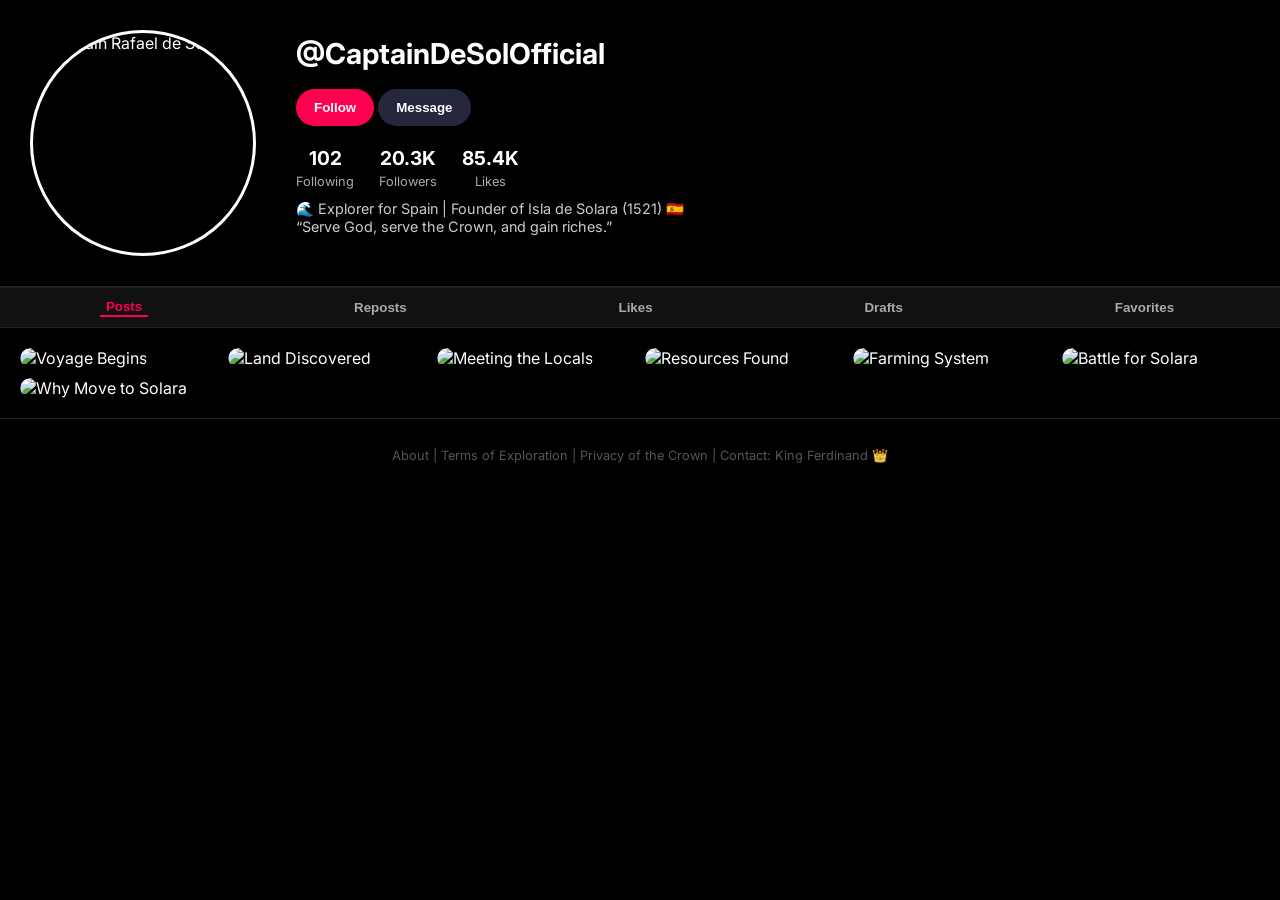
==== index.html @ a91c6f95 "Add files via upload" ====
<!DOCTYPE html>
<html lang="en">
<head>
  <meta charset="UTF-8">
  <meta name="viewport" content="width=device-width, initial-scale=1.0">
  <title>@CaptainDeSolOfficial | TikTok Explorer Page</title>
  <link href="https://fonts.googleapis.com/css2?family=Inter:wght@400;600&display=swap" rel="stylesheet">
  <link rel="stylesheet" href="style.css">
</head>
<body>

  <!-- Profile Header -->
  <section class="profile">
    <img src="images/captain.jpg" alt="Captain Rafael de Sol" class="pfp">
    <div class="profile-details">
      <h2>@CaptainDeSolOfficial</h2>
      <button class="follow-btn">Follow</button>
	<button class="msg-btn">Message</button>
      <div class="stats">
        <div><strong>102</strong><span>Following</span></div>
        <div><strong>20.3K</strong><span>Followers</span></div>
        <div><strong>85.4K</strong><span>Likes</span></div>
      </div>
      <p class="bio">🌊 Explorer for Spain | Founder of Isla de Solara (1521) 🇪🇸<br>
      “Serve God, serve the Crown, and gain riches.”</p>
    </div>
  </section>

  <!-- Tabs (Posts, Reposts, Likes, etc.) -->
  <nav class="tabs">
    <button class="active">Posts</button>
    <button>Reposts</button>
    <button>Likes</button>
    <button>Drafts</button>
    <button>Favorites</button>
  </nav>

  <!-- Posts Grid -->
  <section class="posts">
    <div class="post" data-caption="Post 1: The Journey Begins 🌊🇪🇸 — Leaving Seville with 3 ships and 80 men in search of gold, glory, and God. #Voyage #ColumbianExchange">
      <img src="images/post1.jpg" alt="Voyage Begins">
    </div>

    <div class="post" data-caption="Post 2: After 3 Months at Sea 😭🌴 — We found land! I name it Isla de Solara — 'Island of Sunlight.' #NewWorld #Discovery">
      <img src="images/post2.jpg" alt="Land Discovered">
    </div>

    <div class="post" data-caption="Post 3: Meeting the Locals 👀🪶 — The Lumaran are peaceful traders; they exchange pearls for mirrors. #CulturalExchange">
      <img src="images/post3.jpg" alt="Meeting the Locals">
    </div>

    <div class="post" data-caption="Post 4: Bro... GOLD in the RIVERS 😭🔥 — Gold flakes in rivers, silver in hills, coconuts everywhere. Spain wins. #GoldRush #Resources">
      <img src="images/post4.jpg" alt="Resources Found">
    </div>

    <div class="post" data-caption="Post 5: Farms = Fortune 🌱 — Sugarcane and rice farms built with local help under the encomienda system. #ColonialEconomy">
      <img src="images/post5.jpg" alt="Farming System">
    </div>

    <div class="post" data-caption="Post 6: The Great Battle for Solara ⚔️ — Chief Lumaran resisted; we had cannons. Treaty signed, Solara now Spanish territory. #Conquest">
      <img src="images/post6.jpg" alt="Battle for Solara">
    </div>

    <div class="post" data-caption="Post 7: Why You Should Move Here 😍⛵️ — Warm weather, gold, beaches, and faith. Come to paradise! #JoinTheVoyage #ColonizerTok">
      <img src="images/post7.jpg" alt="Why Move to Solara">
    </div>
  </section>

  <!-- Popup Modal for Clicked Posts -->
  <div id="postModal" class="modal">
    <div class="modal-content">
      <span class="close">&times;</span>
      <img id="modalImg" src="" alt="">
      <p id="modalCaption"></p>
    </div>
  </div>

  <footer>
    <p>About | Terms of Exploration | Privacy of the Crown | Contact: King Ferdinand 👑</p>
  </footer>

  <script src="script.js"></script>
</body>
</html>
---- style.css ----
body {
  margin: 0;
  font-family: 'Inter', sans-serif;
  background-color: #000;
  color: #fff;
}

.profile {
  display: flex;
  align-items: center;
  padding: 30px;
  border-bottom: 1px solid #222;
}

.pfp {
  width: 220px;
  height: 220px;
  border-radius: 50%;
  object-fit: cover;
  border: 3px solid #fff;
  margin-right: 40px;
}

.profile-details h2 {
  margin: 0;
  font-size: 1.8rem;
}

.follow-btn {
  background: #ff0050;
  border: none;
  color: white;
  padding: 11px 18px;
  border-radius: 20px;
  font-weight: bold;
  margin-top: 18px;
  cursor: pointer;
}

.msg-btn {
  background: #25273c;
  border: none;
  color: white;
  padding: 11px 18px;
  border-radius: 20px;
  font-weight: bold;
  margin-top: 18px;
  cursor: pointer;
}
.stats {
  display: flex;
  gap: 25px;
  margin-top: 20px;
}

.stats div {
  text-align: center;
}

.stats strong {
  display: block;
  font-size: 1.2rem;
}

.stats span {
  font-size: 0.8rem;
  color: #aaa;
}

.bio {
  margin-top: 10px;
  color: #ccc;
  font-size: 0.9rem;
}

.tabs {
  display: flex;
  justify-content: space-around;
  border-top: 1px solid #222;
  border-bottom: 1px solid #222;
  padding: 10px 0;
  background-color: #111;
}

.tabs button {
  background: none;
  border: none;
  color: #aaa;
  font-weight: bold;
  cursor: pointer;
}

.tabs .active {
  color: #ff0050;
  border-bottom: 2px solid #ff0050;
}

.posts {
  display: grid;
  grid-template-columns: repeat(auto-fit, minmax(180px, 1fr));
  gap: 10px;
  padding: 20px;
}

.post {
  position: relative;
  overflow: hidden;
  border-radius: 10px;
  cursor: pointer;
}

.post img {
  width: 100%;
  height: 250px;
  object-fit: cover;
  border-radius: 10px;
  transition: transform 0.3s ease;
}

.post:hover img {
  transform: scale(1.05);
}

.modal {
  display: none;
  position: fixed;
  z-index: 10;
  left: 0;
  top: 0;
  width: 100%;
  height: 100%;
  background-color: rgba(0,0,0,0.9);
  justify-content: center;
  align-items: center;
}

.modal-content {
  position: relative;
  max-width: 400px;
  text-align: center;
}

.modal-content img {
  width: 100%;
  border-radius: 10px;
}

.modal-content p {
  color: #ccc;
  margin-top: 15px;
}

.close {
  position: absolute;
  top: 10px;
  right: 20px;
  color: #fff;
  font-size: 28px;
  cursor: pointer;
}

footer {
  text-align: center;
  color: #555;
  padding: 1rem;
  font-size: 0.8rem;
  border-top: 1px solid #222;
}
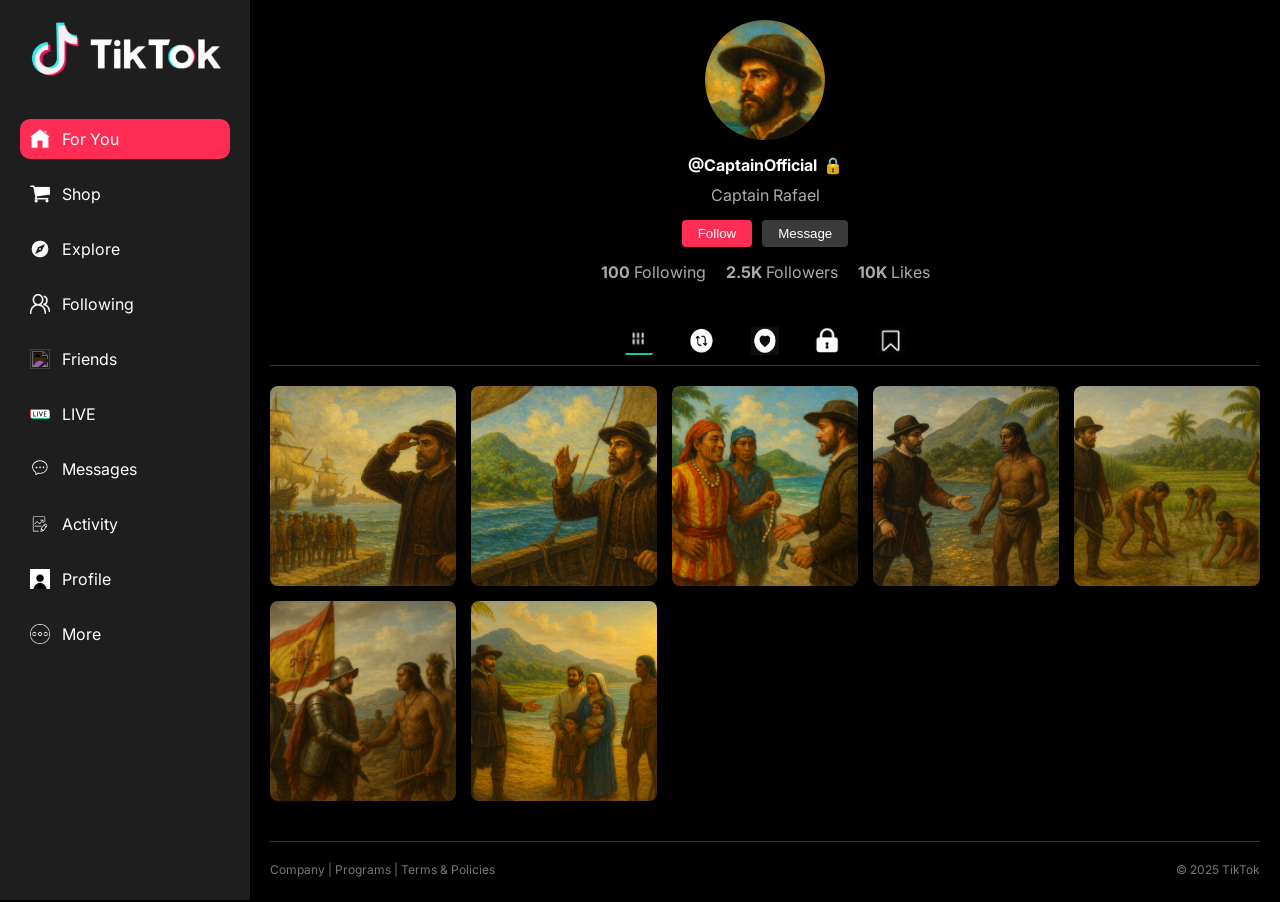
==== commit 7b072c5a: "Update and rename testing.html to index.html" ====
--- a/index.html
+++ b/index.html
@@ -1,84 +1,216 @@
 <!DOCTYPE html>
 <html lang="en">
 <head>
-  <meta charset="UTF-8">
-  <meta name="viewport" content="width=device-width, initial-scale=1.0">
-  <title>@CaptainDeSolOfficial | TikTok Explorer Page</title>
-  <link href="https://fonts.googleapis.com/css2?family=Inter:wght@400;600&display=swap" rel="stylesheet">
-  <link rel="stylesheet" href="style.css">
+<meta charset="UTF-8">
+<meta name="viewport" content="width=device-width, initial-scale=1.0">
+<title>TikTok Mock</title>
+<link href="https://fonts.googleapis.com/css2?family=Inter:wght@400;600;700&display=swap" rel="stylesheet">
+<style>
+* { box-sizing: border-box; margin:0; padding:0; }
+body { font-family:'Inter',sans-serif; background:#000000; color:#fff; display:flex; min-height:100vh; }
+
+/* ===== Sidebar ===== */
+.sidebar {
+  width: 250px; background-color: #1e1e1e;
+  padding: 20px; display: flex; flex-direction: column;
+  gap: 15px; height: 100vh;
+}
+.logo { display:flex; justify-content:center; margin-bottom:25px; }
+.tiktok-logo { width:200px; }
+.sidebar-item {
+  display:flex; align-items:center; gap:12px;
+  padding:10px; border-radius:10px; cursor:pointer;
+  color:#fff; transition: background 0.2s,color 0.2s;
+}
+.sidebar-item img.icon { width:20px; height:20px; filter:invert(100%); }
+.sidebar-item:hover { background:#2a2a2a; }
+.sidebar-item.active { background:#ff2d55; color:#fff; }
+.sidebar-item.active img.icon { filter:invert(0%); }
+
+@media (max-width:768px) {
+  .sidebar { flex-direction:row; width:100%; padding:10px; overflow-x:auto; height:auto; }
+  .sidebar-item { flex:none; }
+  .logo { margin-bottom:0; margin-right:-10px; }
+}
+
+/* ===== Main Content ===== */
+.main-content { flex:1; display:flex; flex-direction:column; padding:20px; overflow-y:auto; }
+
+/* ===== Profile Section ===== */
+.profile-section { display:flex; flex-direction:column; align-items:center; margin-bottom:25px; }
+.profile-pic { width:120px; height:120px; border-radius:50%; background-image: url('pfp1.png'); background-size: cover; background-position: top; background-repeat: no-repeat; margin-bottom:15px; }
+.username-lock { display:flex; align-items:center; gap:6px; margin-bottom:10px; }
+.username-lock .lock-icon { font-size:16px; }
+.display-name { color:#aaa; margin-bottom:15px; }
+.profile-buttons { display:flex; gap:10px; margin-bottom:15px; }
+.follow-btn { background:#ff2d55; border:none; padding:6px 16px; border-radius:4px; cursor:pointer; color:#fff; }
+.message-btn { background:#3a3a3a; border:none; padding:6px 16px; border-radius:4px; cursor:pointer; color:#fff; }
+.stats-row { display:flex; gap:20px; color:#aaa; }
+
+/* ===== Tabs (Icons) ===== */
+.tabs { display:flex; justify-content:center; gap:35px; margin:20px 0; border-bottom:1px solid #333; }
+.tab { padding-bottom:10px; cursor:pointer; display:flex; justify-content:center; align-items:center; }
+.tab.active img { border-bottom:2px solid #ff2d55; border-radius:2px; }
+.tab-icon { width:28px; height:28px; filter:invert(100%); transition: filter 0.2s; }
+.tab:hover img { filter:invert(50%); }
+
+/* ===== Posts Grid ===== */
+.posts-grid { display:grid; grid-template-columns:repeat(auto-fill,minmax(180px,1fr)); gap:15px; }
+.post-box {
+  background:#2a2a2a; height:200px; border-radius:8px; cursor:pointer;
+  display:flex; justify-content:center; align-items:center; color:#888; font-size:14px;
+  background-size:cover; background-position:center;
+}
+
+/* ===== Footer ===== */
+.footer { margin-top:40px; border-top:1px solid #333; padding-top:20px;
+  font-size:12px; color:#777; display:flex; justify-content:space-between; flex-wrap:wrap; }
+.footer div { margin-bottom:5px; }
+
+/* ===== Popup ===== */
+.popup-overlay {
+  position:fixed; top:0; left:0; right:0; bottom:0;
+  background:rgba(0,0,0,0.85); display:none;
+  justify-content:center; align-items:center; z-index:1000;
+}
+.popup {
+  background:#1e1e1e; border-radius:12px;
+  max-width:900px; width:90%; display:flex; overflow:hidden;
+  position:relative;
+}
+.image-section { flex:1; background:black; display:flex; justify-content:center; align-items:center; }
+.image-section img { width:100%; height:100%; object-fit:cover; }
+.info-section { width:350px; padding:20px; display:flex; flex-direction:column; gap:15px; }
+.close-btn { position:absolute; top:15px; right:25px; font-size:28px; cursor:pointer; }
+
+.caption { color:#ddd; margin-bottom:15px; }
+.info-section .profile-buttons { display:flex; flex-direction:column; gap:10px; }
+.like-btn, .share-btn, .comment-btn {
+  background:#3a3a3a; border:none; padding:6px 12px; border-radius:4px;
+  cursor:pointer; color:#fff; font-size:14px;
+}
+.like-btn:hover { background:#ff2d55; }
+.share-btn:hover, .comment-btn:hover { background:#555; }
+
+@media(max-width:768px){
+  body{flex-direction:column;}
+  .sidebar{flex-direction:row;width:100%;overflow-x:auto;gap:10px;}
+  .main-content{padding:10px;}
+  .popup{flex-direction:column;}
+  .info-section{width:100%;}
+  .image-section{height:300px;}
+}
+</style>
 </head>
 <body>
 
-  <!-- Profile Header -->
-  <section class="profile">
-    <img src="images/captain.jpg" alt="Captain Rafael de Sol" class="pfp">
-    <div class="profile-details">
-      <h2>@CaptainDeSolOfficial</h2>
+<!-- Sidebar -->
+<div class="sidebar">
+  <div class="logo">
+    <img src="tiktoklogo.png" alt="TikTok Logo" class="tiktok-logo">
+  </div>
+  <div class="sidebar-item active"><img src="home.png" class="icon">For You</div>
+  <div class="sidebar-item"><img src="shop.png" class="icon">Shop</div>
+  <div class="sidebar-item"><img src="explore.png" class="icon">Explore</div>
+  <div class="sidebar-item"><img src="follow.jpg" class="icon">Following</div>
+  <div class="sidebar-item"><img src="friends.svg" class="icon">Friends</div>
+  <div class="sidebar-item"><img src="live.svg" class="icon">LIVE</div>
+  <div class="sidebar-item"><img src="message.svg" class="icon">Messages</div>
+  <div class="sidebar-item"><img src="activity.svg" class="icon">Activity</div>
+  <div class="sidebar-item"><img src="pfp.png" class="icon">Profile</div>
+  <div class="sidebar-item"><img src="more.png" class="icon">More</div>
+</div>
+
+<!-- Main Content -->
+<div class="main-content">
+  <div class="profile-section">
+    <div class="profile-pic"></div>
+    <div class="username-lock"><strong>@CaptainOfficial</strong> <span class="lock-icon">🔒</span></div>
+    <div class="display-name">Captain Rafael</div>
+    <div class="profile-buttons">
       <button class="follow-btn">Follow</button>
-	<button class="msg-btn">Message</button>
-      <div class="stats">
-        <div><strong>102</strong><span>Following</span></div>
-        <div><strong>20.3K</strong><span>Followers</span></div>
-        <div><strong>85.4K</strong><span>Likes</span></div>
+      <button class="message-btn">Message</button>
+    </div>
+    <div class="stats-row">
+      <div><strong>100</strong> Following</div>
+      <div><strong>2.5K</strong> Followers</div>
+      <div><strong>10K</strong> Likes</div>
+    </div>
+  </div>
+
+  <!-- Tabs with icons -->
+  <div class="tabs">
+    <div class="tab active"><img src="posts.png" alt="Posts" class="tab-icon"></div>
+    <div class="tab"><img src="repost.png" alt="Reposts" class="tab-icon"></div>
+    <div class="tab"><img src="likes.png" alt="Likes" class="tab-icon"></div>
+    <div class="tab"><img src="drafts.png" alt="Drafts" class="tab-icon"></div>
+    <div class="tab"><img src="favorites.png" alt="Favorites" class="tab-icon"></div>
+  </div>
+
+  <!-- Posts Grid -->
+  <div class="posts-grid" id="postsGrid">
+    <div class="post-box" style="background-image:url('post1.png')" data-id="post1" onclick="openPopup(this.dataset.id)"></div>
+    <div class="post-box" style="background-image:url('post2.png')" data-id="post2" onclick="openPopup(this.dataset.id)"></div>
+    <div class="post-box" style="background-image:url('post3.png')" data-id="post3" onclick="openPopup(this.dataset.id)"></div>
+    <div class="post-box" style="background-image:url('post4.png')" data-id="post4" onclick="openPopup(this.dataset.id)"></div>
+    <div class="post-box" style="background-image:url('post5.png')" data-id="post5" onclick="openPopup(this.dataset.id)"></div>
+    <div class="post-box" style="background-image:url('post6.png')" data-id="post6" onclick="openPopup(this.dataset.id)"></div>
+    <div class="post-box" style="background-image:url('post7.png')" data-id="post7" onclick="openPopup(this.dataset.id)"></div>
+  </div>
+
+  <div class="footer">
+    <div>Company | Programs | Terms & Policies</div>
+    <div>© 2025 TikTok</div>
+  </div>
+</div>
+
+<!-- Popup -->
+<div class="popup-overlay" id="popup">
+  <div class="popup">
+    <div class="image-section">
+      <img src="" alt="Post Image">
+    </div>
+    <div class="info-section">
+      <div class="username-lock"><strong>@username</strong> <span class="lock-icon">🔒</span></div>
+      <div class="display-name">Display Name</div>
+      <div class="caption">Caption goes here</div>
+      <div class="profile-buttons">
+        <button class="like-btn">❤️ Like</button>
+        <button class="share-btn">🔗 Share</button>
+        <button class="comment-btn">💬 Comment</button>
       </div>
-      <p class="bio">🌊 Explorer for Spain | Founder of Isla de Solara (1521) 🇪🇸<br>
-      “Serve God, serve the Crown, and gain riches.”</p>
-    </div>
-  </section>
-
-  <!-- Tabs (Posts, Reposts, Likes, etc.) -->
-  <nav class="tabs">
-    <button class="active">Posts</button>
-    <button>Reposts</button>
-    <button>Likes</button>
-    <button>Drafts</button>
-    <button>Favorites</button>
-  </nav>
-
-  <!-- Posts Grid -->
-  <section class="posts">
-    <div class="post" data-caption="Post 1: The Journey Begins 🌊🇪🇸 — Leaving Seville with 3 ships and 80 men in search of gold, glory, and God. #Voyage #ColumbianExchange">
-      <img src="images/post1.jpg" alt="Voyage Begins">
-    </div>
-
-    <div class="post" data-caption="Post 2: After 3 Months at Sea 😭🌴 — We found land! I name it Isla de Solara — 'Island of Sunlight.' #NewWorld #Discovery">
-      <img src="images/post2.jpg" alt="Land Discovered">
-    </div>
-
-    <div class="post" data-caption="Post 3: Meeting the Locals 👀🪶 — The Lumaran are peaceful traders; they exchange pearls for mirrors. #CulturalExchange">
-      <img src="images/post3.jpg" alt="Meeting the Locals">
-    </div>
-
-    <div class="post" data-caption="Post 4: Bro... GOLD in the RIVERS 😭🔥 — Gold flakes in rivers, silver in hills, coconuts everywhere. Spain wins. #GoldRush #Resources">
-      <img src="images/post4.jpg" alt="Resources Found">
-    </div>
-
-    <div class="post" data-caption="Post 5: Farms = Fortune 🌱 — Sugarcane and rice farms built with local help under the encomienda system. #ColonialEconomy">
-      <img src="images/post5.jpg" alt="Farming System">
-    </div>
-
-    <div class="post" data-caption="Post 6: The Great Battle for Solara ⚔️ — Chief Lumaran resisted; we had cannons. Treaty signed, Solara now Spanish territory. #Conquest">
-      <img src="images/post6.jpg" alt="Battle for Solara">
-    </div>
-
-    <div class="post" data-caption="Post 7: Why You Should Move Here 😍⛵️ — Warm weather, gold, beaches, and faith. Come to paradise! #JoinTheVoyage #ColonizerTok">
-      <img src="images/post7.jpg" alt="Why Move to Solara">
-    </div>
-  </section>
-
-  <!-- Popup Modal for Clicked Posts -->
-  <div id="postModal" class="modal">
-    <div class="modal-content">
-      <span class="close">&times;</span>
-      <img id="modalImg" src="" alt="">
-      <p id="modalCaption"></p>
-    </div>
-  </div>
-
-  <footer>
-    <p>About | Terms of Exploration | Privacy of the Crown | Contact: King Ferdinand 👑</p>
-  </footer>
-
-  <script src="script.js"></script>
+    </div>
+    <div class="close-btn" onclick="closePopup()">×</div>
+  </div>
+</div>
+
+<script>
+const posts = [
+  { id:'post1', image:'post1.png', username:'@CaptainOfficial', displayName:'The Journey Begins 🌊', caption:'Day 1. Leaving Spain today with 80 men and 3 ships. The King says there’s gold, glory, and God waiting beyond the horizon. I just hope there’s land before we run out of bread. Wish me luck — Spain’s counting on me. #Voyage #ColumbianExchange #ExplorerTok' },
+  { id:'post2', image:'post2.png', username:'@CaptainOfficial', displayName:'After 3 Months at Sea 😭🌴', caption:'WE FOUND LAND!! After months of storms, sea rot, and fish-only meals… I see green hills and palm trees ahead. I’m calling it Isla de Solara — Island of Sunlight. Never seen anything like this. #NewWorld #Discovery #SpainToSolara' },
+  { id:'post3', image:'post3.png', username:'@CaptainOfficial', displayName:'Meeting the Locals 👀', caption:'The people here wear bright cloth and trade pearls for mirrors. They’re chill and super curious about us. We traded spices for metal tools today. I promised peace… if they stay friendly. #FirstContact #CulturalExchange #ExchangeTok' },
+  { id:'post4', image:'post4.png', username:'@CaptainOfficial', displayName:'Bro… GOLD in the RIVERS 😭🔥', caption:'Not even joking — gold flakes in the water. Silver in the hills. Coconuts and mangoes growing everywhere. The people showed me a spice that smells like heaven. Spain is about to EAT. #Resources #GoldRush #SolaraFinds #ColumbianExchange' },
+  { id:'post5', image:'post5.png', username:'@CaptainOfficial', displayName:'Farms = Fortune 🌱', caption:'Set up our first sugarcane fields today. Rice and coconut farms too. The people help out — they work some days and get Spanish protection + trade goods in return. I call it teamwork (the King calls it ‘encomienda’ - colonial labor system). #FarmingTok #SolaraLife #EconomyUp' },
+  { id:'post6', image:'post6.png', username:'@CaptainOfficial', displayName:'The Great Battle for Solara 😬⚔️', caption:'Not everything’s been sunshine. Chief Lumaran’s warriors tried to push us off the coast last night. We had cannons. They didn’t. Treaty signed this morning — Solara now flies the Spanish flag. History’s made. #Conquest #Empire #BattleTok' },
+  { id:'post7', image:'post6.png', username:'@CaptainOfficial', displayName:'Why You Should Move Here 😍⛵️', caption:'Tired of paying taxes in Spain? Come to Isla de Solara! Warm weather, gold in rivers, farms booming, and beaches for days. Bring your faith, your family, and your courage — paradise is waiting 🌞 #NewWorld #JoinTheVoyage #ColonizerTok' }
+];
+
+function openPopup(postId){
+  const post = posts.find(p => p.id === postId);
+  if(!post) return;
+  const popup = document.getElementById('popup');
+  const imgEl = popup.querySelector('img');
+  imgEl.src = post.image;
+  popup.querySelector('.username-lock strong').textContent = post.username;
+  popup.querySelector('.display-name').textContent = post.displayName;
+  popup.querySelector('.caption').textContent = post.caption;
+  popup.style.display = 'flex';
+}
+
+function closePopup(){
+  const popup = document.getElementById('popup');
+  popup.style.display = 'none';
+}
+</script>
 </body>
 </html>
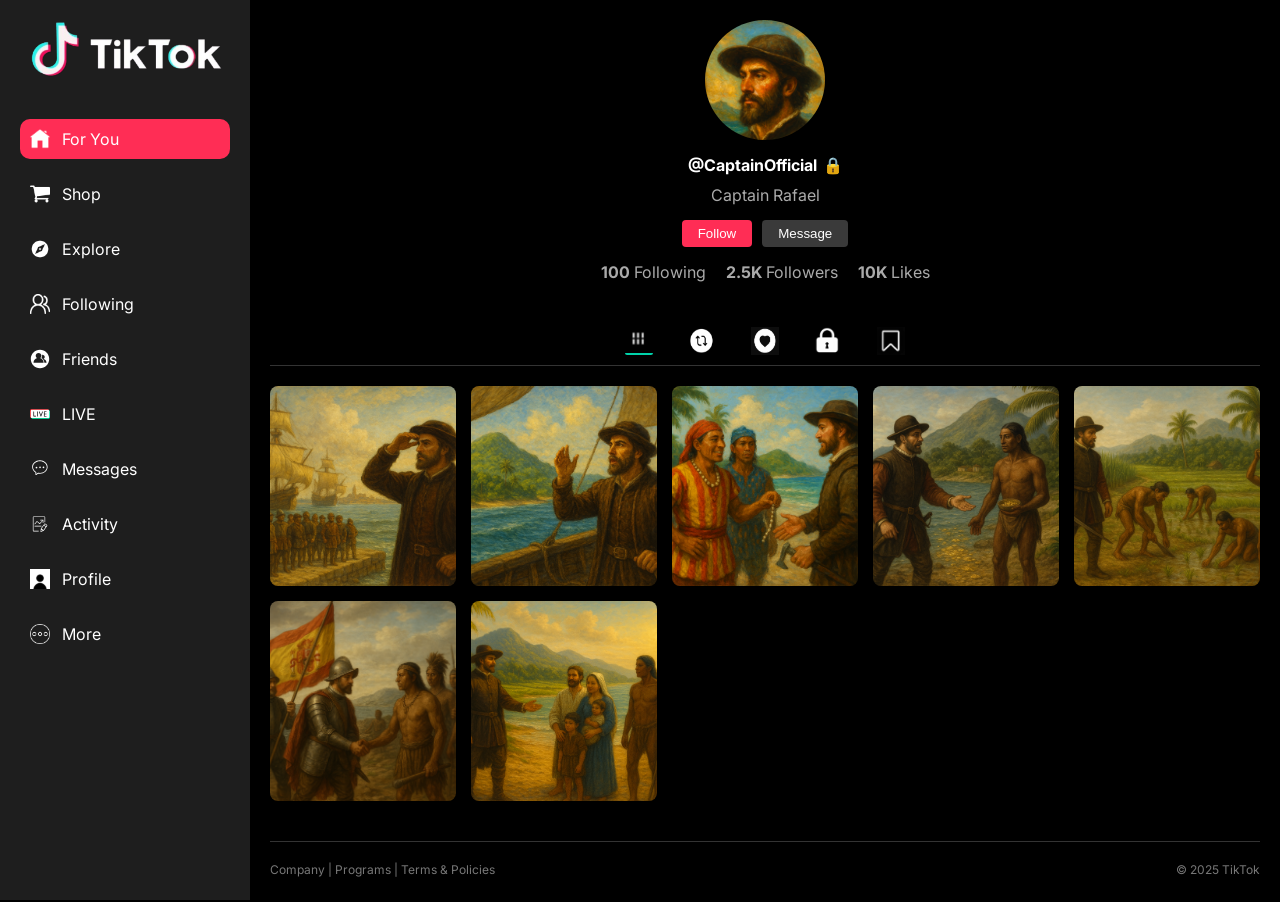
==== commit 3f9244b0: "Update index.html" ====
--- a/index.html
+++ b/index.html
@@ -113,7 +113,7 @@
   <div class="sidebar-item"><img src="shop.png" class="icon">Shop</div>
   <div class="sidebar-item"><img src="explore.png" class="icon">Explore</div>
   <div class="sidebar-item"><img src="follow.jpg" class="icon">Following</div>
-  <div class="sidebar-item"><img src="friends.svg" class="icon">Friends</div>
+  <div class="sidebar-item"><img src="Friends.svg" class="icon">Friends</div>
   <div class="sidebar-item"><img src="live.svg" class="icon">LIVE</div>
   <div class="sidebar-item"><img src="message.svg" class="icon">Messages</div>
   <div class="sidebar-item"><img src="activity.svg" class="icon">Activity</div>
@@ -214,3 +214,4 @@
 </script>
 </body>
 </html>
+
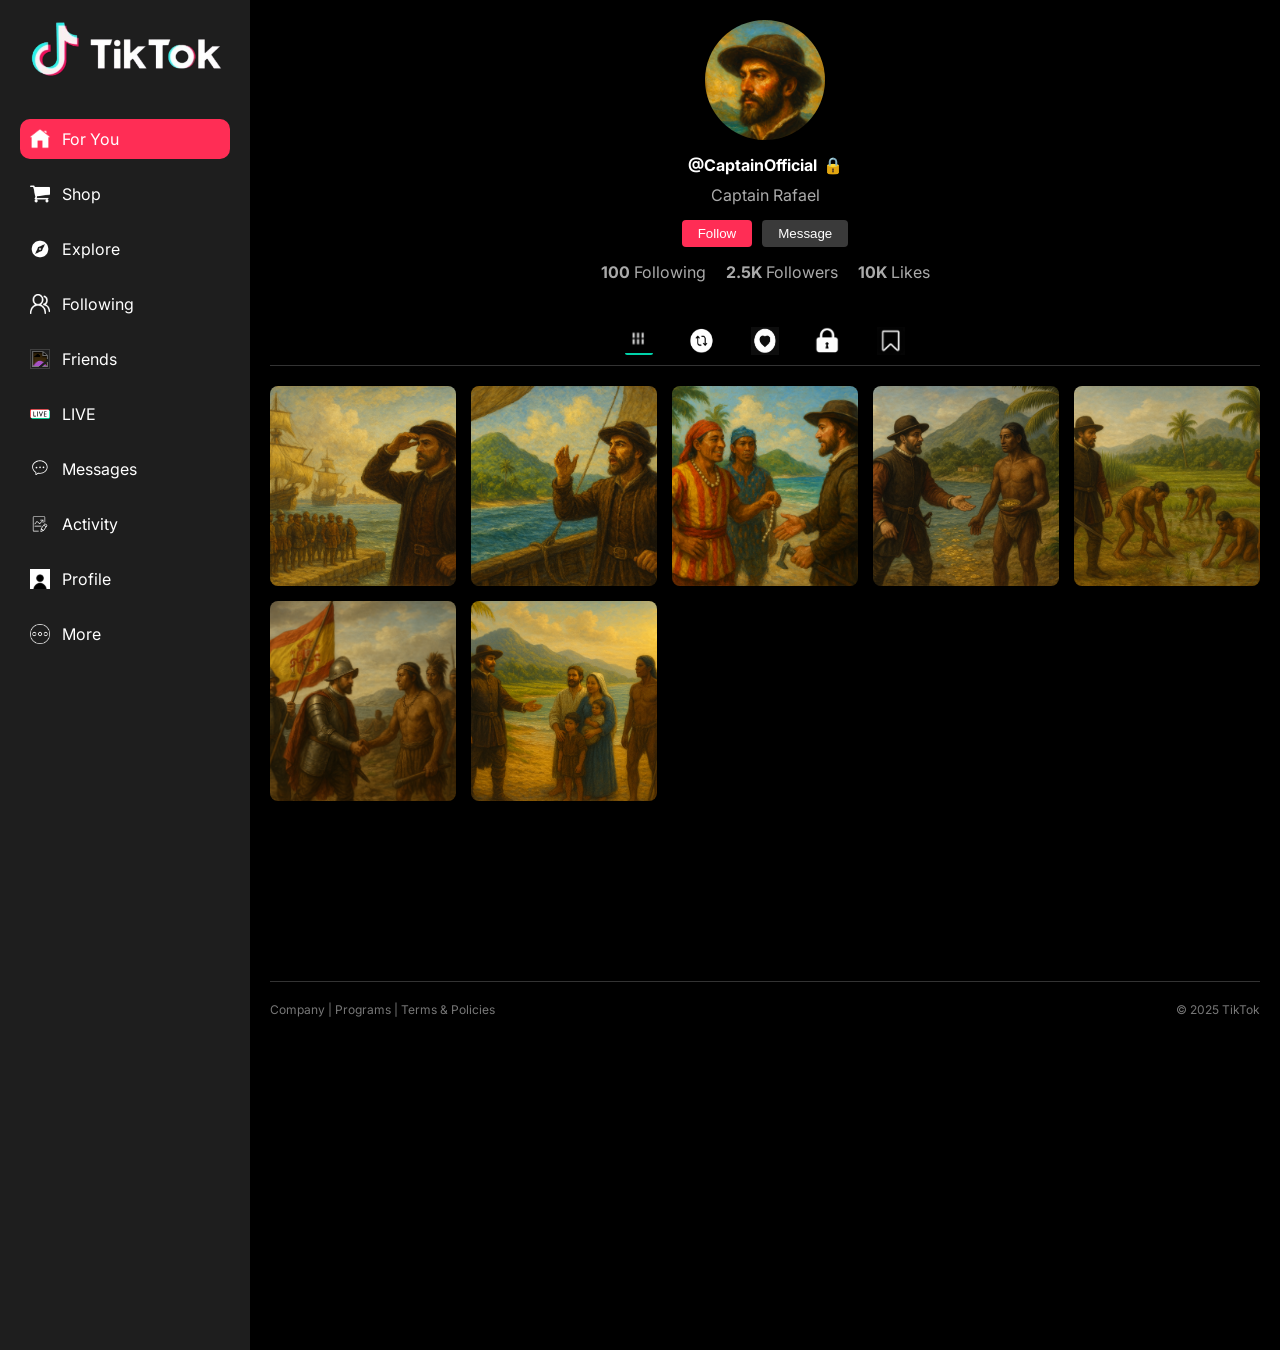
==== commit 59ef520e: "Update index.html" ====
--- a/index.html
+++ b/index.html
@@ -13,7 +13,7 @@
 .sidebar {
   width: 250px; background-color: #1e1e1e;
   padding: 20px; display: flex; flex-direction: column;
-  gap: 15px; height: 100vh;
+  gap: 15px; height: 150vh;
 }
 .logo { display:flex; justify-content:center; margin-bottom:25px; }
 .tiktok-logo { width:200px; }
@@ -63,7 +63,7 @@
 }
 
 /* ===== Footer ===== */
-.footer { margin-top:40px; border-top:1px solid #333; padding-top:20px;
+.footer { margin-top:180px; border-top:1px solid #333; padding-top:20px;
   font-size:12px; color:#777; display:flex; justify-content:space-between; flex-wrap:wrap; }
 .footer div { margin-bottom:5px; }
 
@@ -113,7 +113,7 @@
   <div class="sidebar-item"><img src="shop.png" class="icon">Shop</div>
   <div class="sidebar-item"><img src="explore.png" class="icon">Explore</div>
   <div class="sidebar-item"><img src="follow.jpg" class="icon">Following</div>
-  <div class="sidebar-item"><img src="Friends.svg" class="icon">Friends</div>
+  <div class="sidebar-item"><img src="friends.svg" class="icon">Friends</div>
   <div class="sidebar-item"><img src="live.svg" class="icon">LIVE</div>
   <div class="sidebar-item"><img src="message.svg" class="icon">Messages</div>
   <div class="sidebar-item"><img src="activity.svg" class="icon">Activity</div>
@@ -214,4 +214,3 @@
 </script>
 </body>
 </html>
-
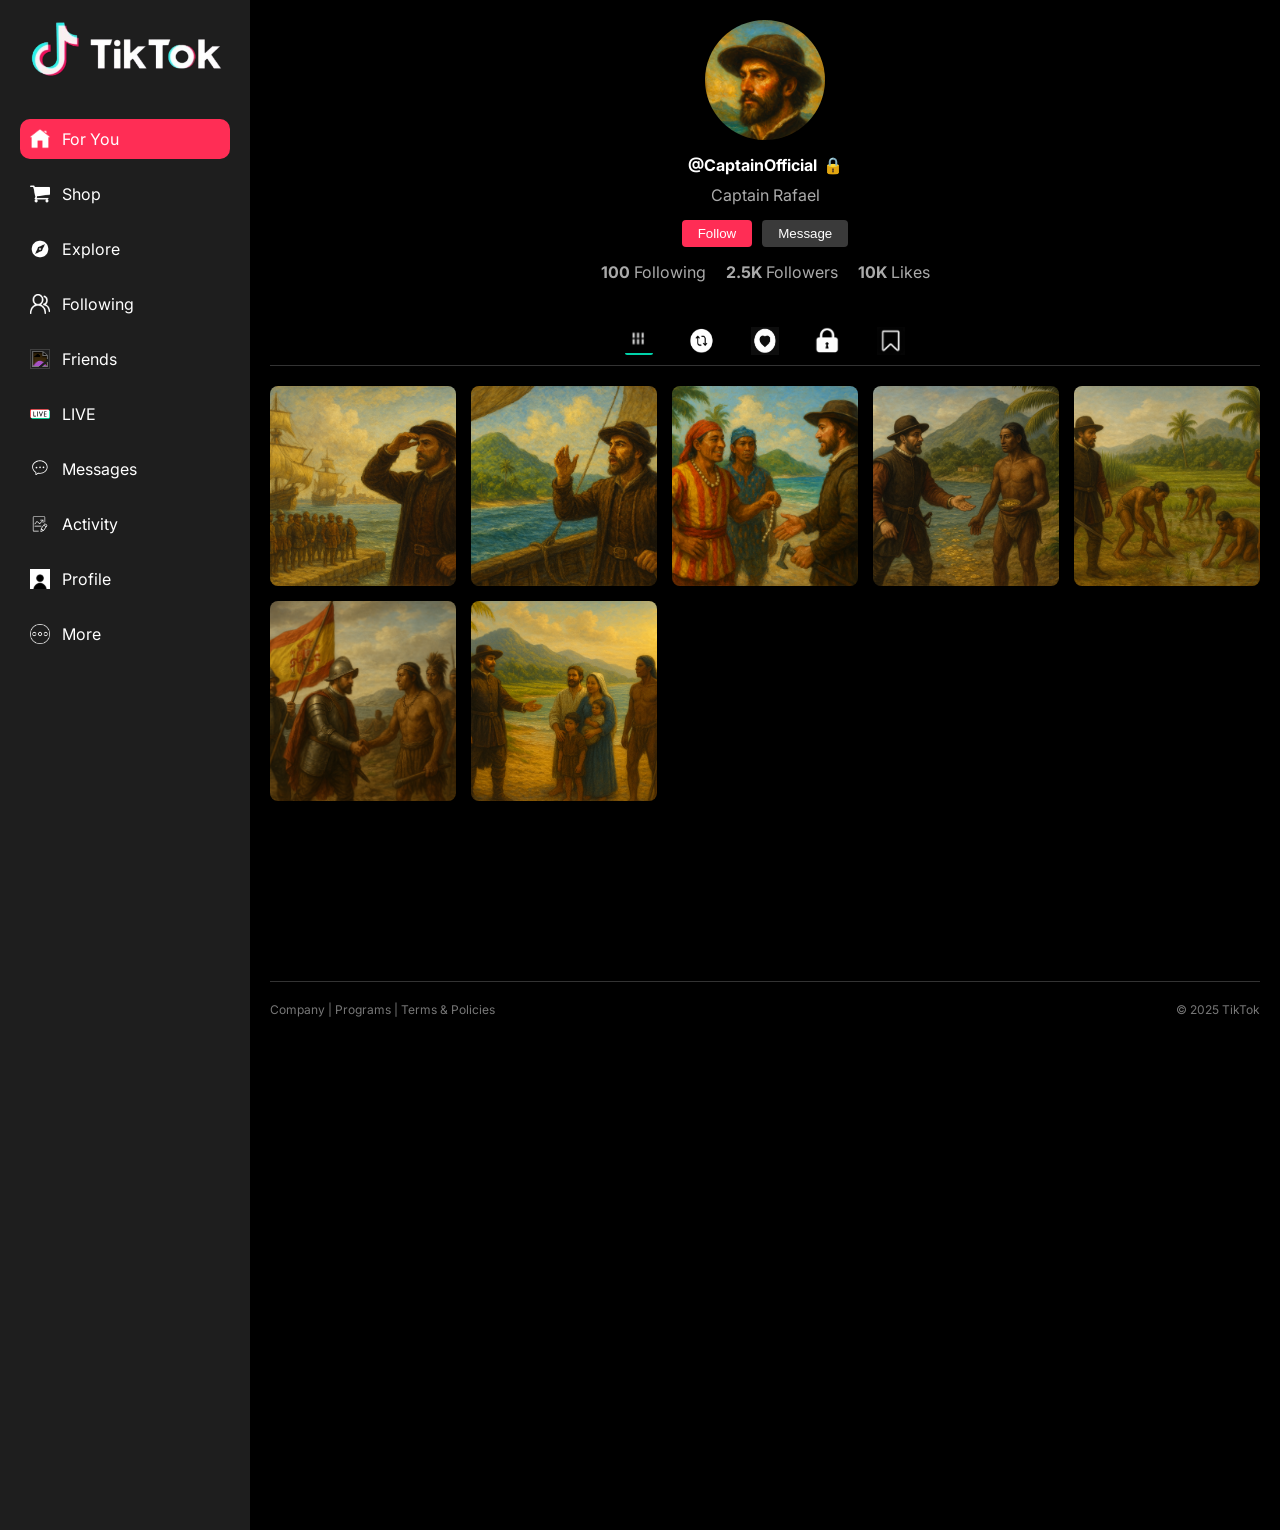
==== commit 50884da5: "Update index.html" ====
--- a/index.html
+++ b/index.html
@@ -13,7 +13,7 @@
 .sidebar {
   width: 250px; background-color: #1e1e1e;
   padding: 20px; display: flex; flex-direction: column;
-  gap: 15px; height: 150vh;
+  gap: 15px; height: 170vh;
 }
 .logo { display:flex; justify-content:center; margin-bottom:25px; }
 .tiktok-logo { width:200px; }
@@ -214,3 +214,4 @@
 </script>
 </body>
 </html>
+
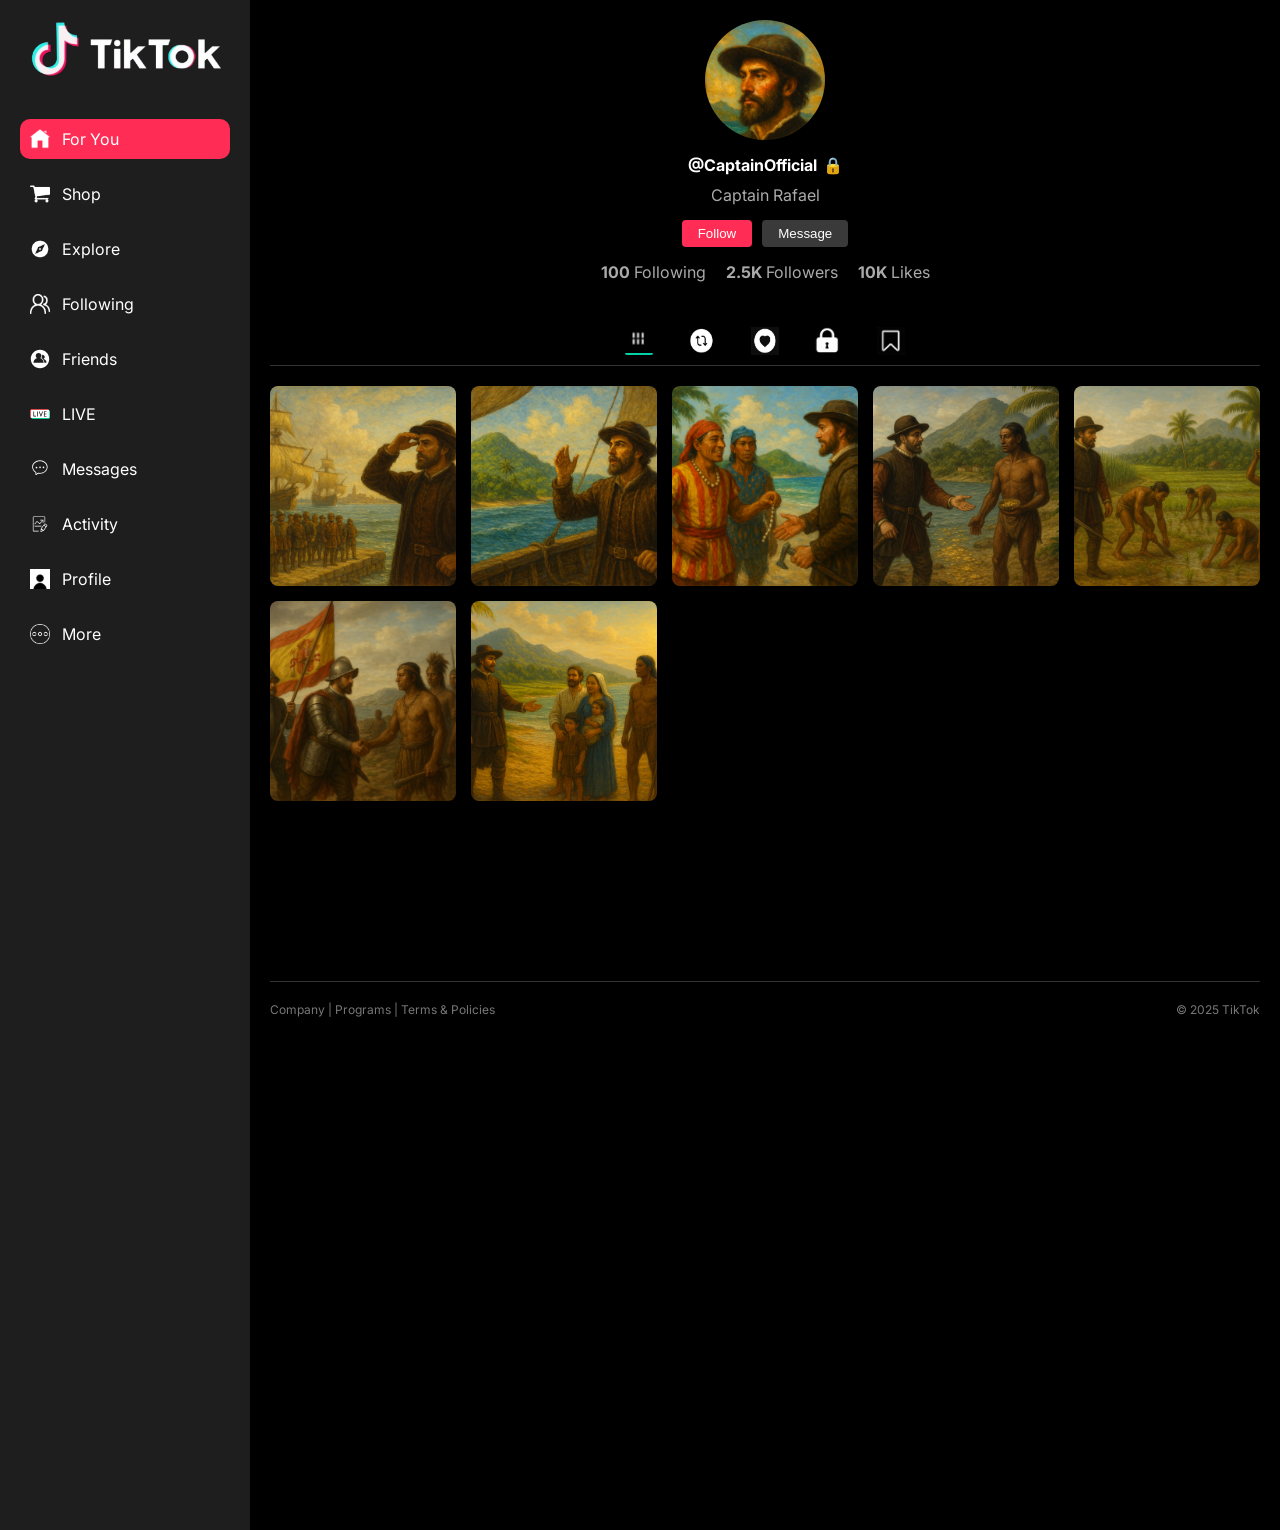
==== commit 21d858a3: "Update index.html" ====
--- a/index.html
+++ b/index.html
@@ -3,7 +3,7 @@
 <head>
 <meta charset="UTF-8">
 <meta name="viewport" content="width=device-width, initial-scale=1.0">
-<title>TikTok Mock</title>
+<title>TikTok - Captain Raphael</title>
 <link href="https://fonts.googleapis.com/css2?family=Inter:wght@400;600;700&display=swap" rel="stylesheet">
 <style>
 * { box-sizing: border-box; margin:0; padding:0; }
@@ -215,3 +215,4 @@
 </body>
 </html>
 
+
